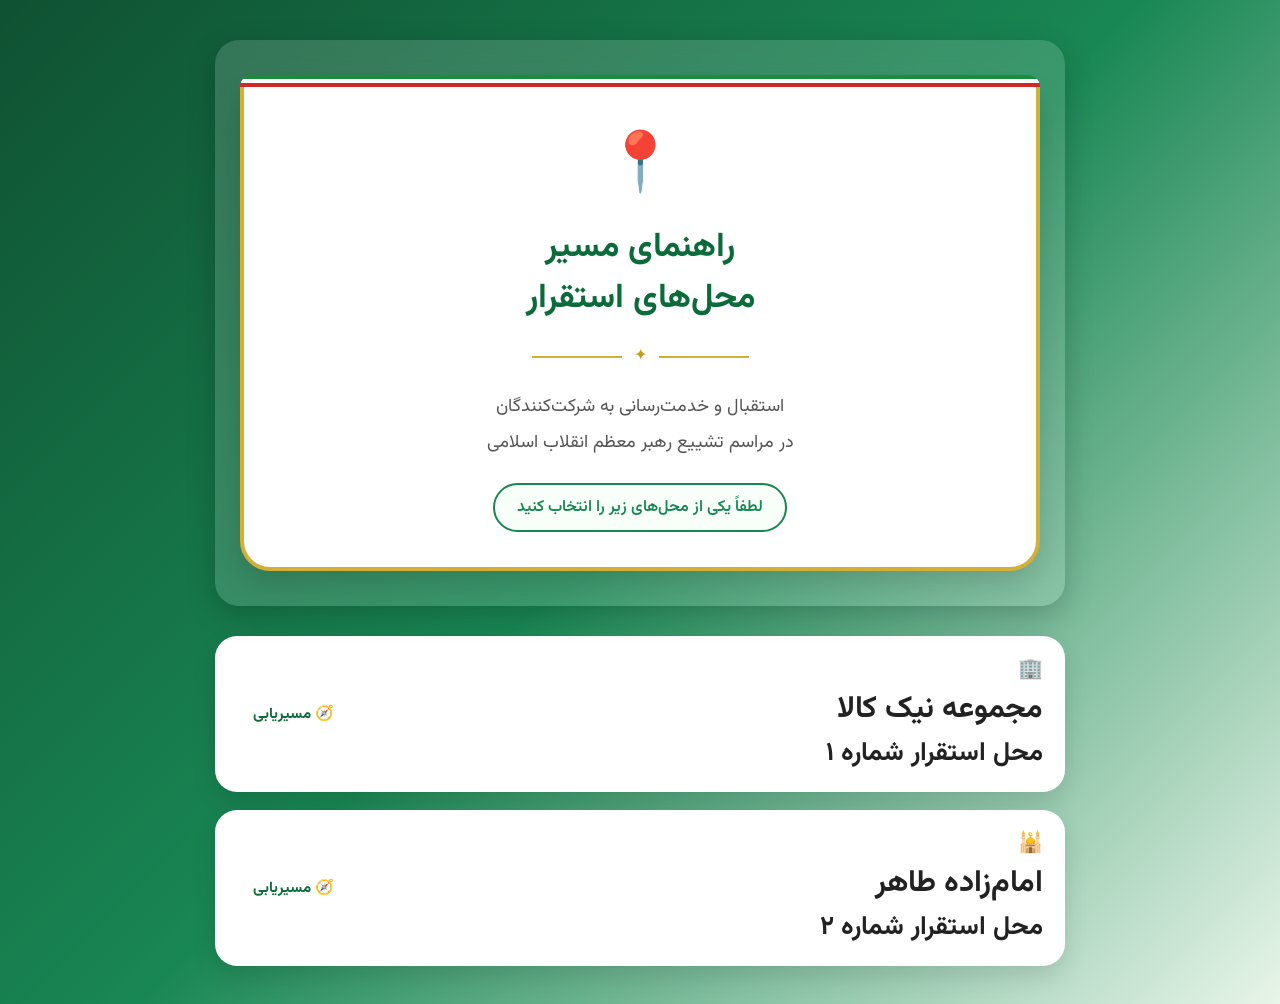
==== index2.html @ f4d89f71 "Update index2.html" ====
<!DOCTYPE html>
<html lang="fa" dir="rtl">

<head>

<meta charset="UTF-8">

<meta name="viewport"
content="width=device-width, initial-scale=1.0">

<title>
راهنمای مسیر محل‌های استقرار
</title>

<link rel="preconnect" href="https://fonts.googleapis.com">

<link rel="preconnect"
href="https://fonts.gstatic.com"
crossorigin>

<link href="https://fonts.googleapis.com/css2?family=Vazirmatn:wght@300;400;500;700;800&display=swap"
rel="stylesheet">

<link rel="stylesheet"
href="css/style.css">

</head>

<body>

<header class="hero">

<div class="flag"></div>

<div class="hero-box">

<div class="location-icon">

📍

</div>

<h1>

راهنمای مسیر

<br>

محل‌های استقرار

</h1>

<div class="divider">

<span></span>

✦

<span></span>

</div>

<p>

استقبال و خدمت‌رسانی به شرکت‌کنندگان

<br>

در مراسم تشییع رهبر معظم انقلاب اسلامی

</p>

<div class="choose">

لطفاً یکی از محل‌های زیر را انتخاب کنید

</div>

</div>

</header>

<main class="container">
<div class="card" onclick="window.location.href='https://nshn.ir/2bvJtw5xQz2Q'">

    <div class="card-info">

        <div class="icon">🏢</div>

        <div class="text">

            <h3>مجموعه نیک کالا</h3>

            <p>محل استقرار شماره ۱</p>

        </div>

    </div>

    <button class="btn">

        <span>🧭</span>

        <span>مسیریابی</span>

    </button>

</div>


<div class="card" onclick="window.location.href='https://nshn.ir/rbvLs-0x1J9L'">

    <div class="card-info">

        <div class="icon">🕌</div>

        <div class="text">

            <h3>امام‌زاده طاهر</h3>

            <p>محل استقرار شماره ۲</p>

        </div>

    </div>

    <button class="btn">

        <span>🧭</span>

        <span>مسیریابی</span>

    </button>

</div>

</main>

</body>

</html>
---- css/style.css ----
*{
    margin:0;
    padding:0;
    box-sizing:border-box;
    font-family:'Vazirmatn',sans-serif;
}

body{
    background:linear-gradient(135deg,#0f5132,#198754,#e8f5e9);
    min-height:100vh;
    padding:20px;
}

header{
    max-width:850px;
    margin:20px auto 30px;
    background:rgba(255,255,255,.15);
    backdrop-filter:blur(12px);
    border-radius:24px;
    color:#fff;
    text-align:center;
    padding:35px 25px;
    box-shadow:0 10px 30px rgba(0,0,0,.2);
}

header h1{
    font-size:32px;
    margin-bottom:12px;
}

header p{
    line-height:2;
}

.container{
    max-width:850px;
    margin:auto;
}

.card{
    background:#ffffff;
    border-radius:22px;
    padding:18px 22px;
    margin-bottom:18px;

    display:flex;
    justify-content:space-between;
    align-items:center;

    box-shadow:0 10px 25px rgba(0,0,0,.12);

    cursor:pointer;
    transition:.3s;
}

.card:hover{
    transform:translateY(-4px);
}

.card div:first-child{
    color:#222;
    font-size:24px;
    font-weight:700;
}

.card div:last-child{
    font-size:20px;
}

.card:hover{
    transform:translateY(-4px) scale(1.02);
    background:rgba(255,255,255,.28);
}

.card div:first-child{
    font-size:20px;
}

.card div:last-child{
    font-size:26px;
}
.btn{
    background:#ffffff;
    color:#0b6b3a;
    border:none;
    border-radius:12px;
    padding:8px 16px;
    font-size:15px;
    font-weight:700;
    cursor:pointer;
    transition:.3s;
}

.btn:hover{
    background:#dff7e7;
    transform:scale(1.05);
}
/* ===== هدر جدید ===== */

.hero{
    max-width:850px;
    margin:20px auto 30px;
}

.flag{
    height:12px;
    border-radius:20px 20px 0 0;
    background:linear-gradient(to bottom,
    #1b8f3d 0 33%,
    #ffffff 33% 66%,
    #d62828 66% 100%);
}

.hero-box{
    background:#ffffff;
    border:4px solid #d4af37;
    border-top:none;
    border-radius:0 0 30px 30px;
    padding:35px 25px;
    text-align:center;
    box-shadow:0 12px 30px rgba(0,0,0,.15);
}

.location-icon{
    font-size:58px;
    margin-bottom:10px;
}

.hero h1{
    color:#0b6b3a;
    font-size:34px;
    line-height:1.5;
    margin-bottom:15px;
}

.divider{
    display:flex;
    align-items:center;
    justify-content:center;
    gap:12px;
    color:#c79a1b;
    margin:20px 0;
}

.divider span{
    width:90px;
    height:2px;
    background:#d4af37;
}

.hero p{
    color:#555;
    font-size:18px;
    line-height:2;
}

.choose{
    display:inline-block;
    margin-top:22px;
    padding:10px 22px;
    border:2px solid #198754;
    border-radius:50px;
    color:#198754;
    background:#f8fff9;
    font-weight:600;
}
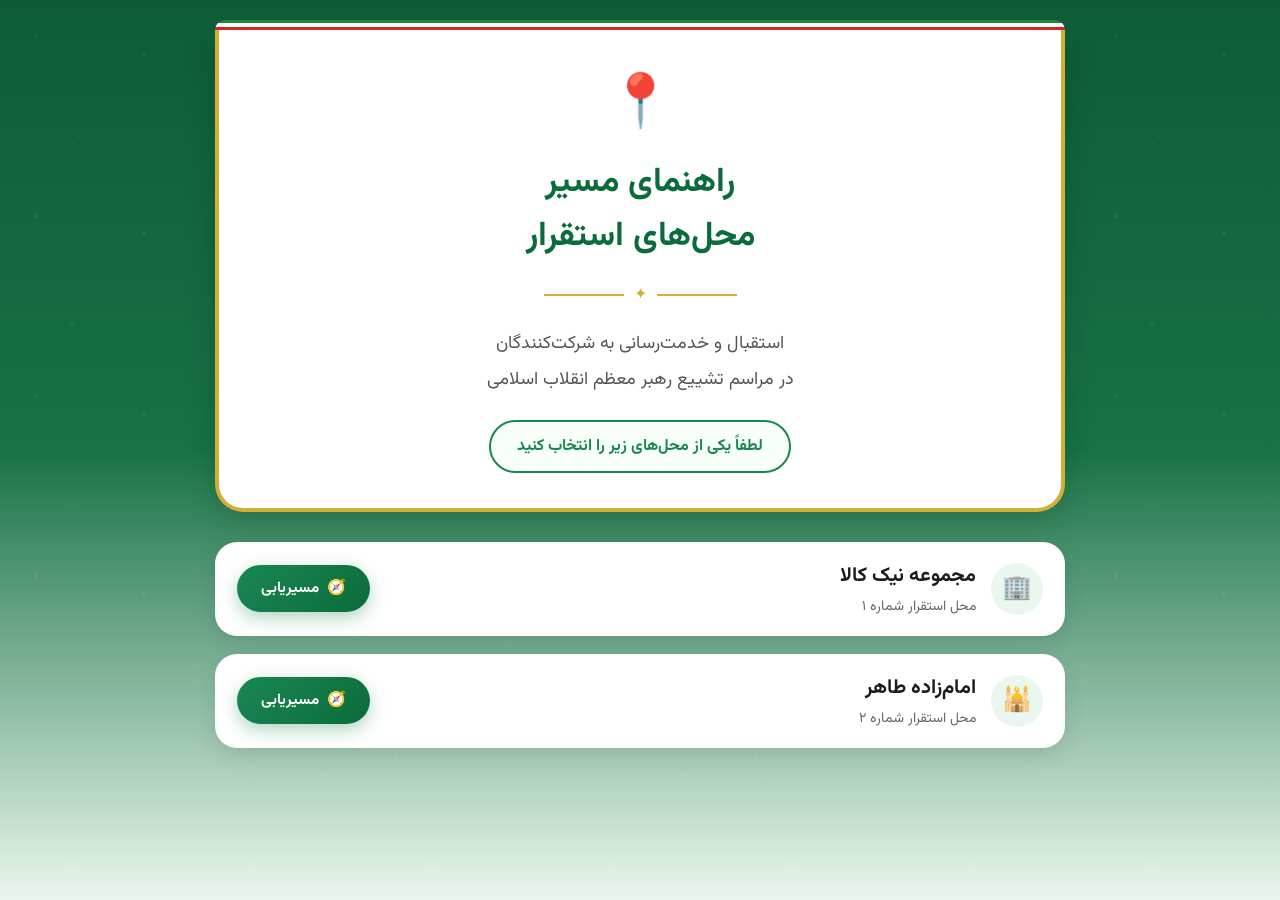
==== commit 79998c19: "Update index2.html" ====
--- a/index2.html
+++ b/index2.html
@@ -22,7 +22,7 @@
 rel="stylesheet">
 
 <link rel="stylesheet"
-href="css/style.css">
+href="css/style2.css">
 
 </head>
 
--- a/css/style2.css
+++ b/css/style2.css
@@ -0,0 +1,232 @@
+*{
+    margin:0;
+    padding:0;
+    box-sizing:border-box;
+    font-family:'Vazirmatn',sans-serif;
+}
+
+body{
+    background:linear-gradient(180deg,#0d5c37,#177245,#eaf6ed);
+    min-height:100vh;
+    padding:20px;
+}
+
+.hero{
+    max-width:850px;
+    margin:auto;
+}
+
+.flag{
+    height:10px;
+    border-radius:20px 20px 0 0;
+    background:linear-gradient(
+        to bottom,
+        #1f8a43 0 33%,
+        #ffffff 33% 66%,
+        #d72828 66% 100%
+    );
+}
+
+.hero-box{
+    background:#ffffff;
+    border:4px solid #d4af37;
+    border-top:none;
+    border-radius:0 0 28px 28px;
+    padding:35px 25px;
+    text-align:center;
+    box-shadow:0 12px 30px rgba(0,0,0,.15);
+}
+
+.location-icon{
+    font-size:52px;
+    margin-bottom:10px;
+}
+
+.hero h1{
+    color:#0b6b3a;
+    font-size:34px;
+    line-height:1.6;
+}
+
+.divider{
+    display:flex;
+    justify-content:center;
+    align-items:center;
+    gap:10px;
+    color:#d4af37;
+    margin:18px 0;
+}
+
+.divider span{
+    width:80px;
+    height:2px;
+    background:#d4af37;
+}
+
+.hero p{
+    color:#555;
+    line-height:2;
+    font-size:18px;
+}
+
+.choose{
+    display:inline-block;
+    margin-top:22px;
+    padding:12px 26px;
+    border-radius:50px;
+    border:2px solid #198754;
+    color:#198754;
+    font-weight:700;
+    background:#f8fff8;
+}
+
+.container{
+    max-width:850px;
+    margin:30px auto;
+}
+/* ===== کارت‌ها ===== */
+
+.card{
+    background:#ffffff;
+    border-radius:22px;
+    padding:18px 22px;
+    margin-bottom:18px;
+
+    display:flex;
+    justify-content:space-between;
+    align-items:center;
+
+    box-shadow:0 8px 22px rgba(0,0,0,.10);
+    transition:.25s;
+    cursor:pointer;
+}
+
+.card:hover{
+    transform:translateY(-4px);
+    box-shadow:0 14px 30px rgba(0,0,0,.16);
+}
+.card:active{
+    transform:scale(0.98);
+}
+.card-info{
+    display:flex;
+    align-items:center;
+    gap:15px;
+}
+
+.icon{
+    width:52px;
+    height:52px;
+    border-radius:50%;
+    background:#eaf7ee;
+    display:flex;
+    justify-content:center;
+    align-items:center;
+    font-size:24px;
+}
+
+.text h3{
+    color:#1b1b1b;
+    font-size:20px;
+    margin-bottom:4px;
+}
+
+.text p{
+    color:#666;
+    font-size:14px;
+}
+
+.btn{
+    background:linear-gradient(135deg,#198754,#0b6b3a);
+    color:#ffffff;
+    border:none;
+    border-radius:50px;
+    padding:12px 24px;
+
+    display:flex;
+    align-items:center;
+    justify-content:center;
+    gap:8px;
+
+    font-size:15px;
+    font-weight:700;
+
+    cursor:pointer;
+
+    transition:all .3s ease;
+
+    box-shadow:0 6px 18px rgba(25,135,84,.35);
+}
+
+.btn:hover{
+    transform:translateY(-2px);
+    box-shadow:0 10px 24px rgba(25,135,84,.45);
+}
+
+.btn:active{
+    transform:scale(.97);
+}
+.btn:hover{
+    background:#146c43;
+}
+/* ===== نقش اسلیمی ===== */
+
+body::before{
+
+content:"";
+
+position:fixed;
+
+inset:0;
+
+pointer-events:none;
+
+opacity:.05;
+
+background-image:
+
+radial-gradient(circle at 20% 20%,#ffffff 2px,transparent 2px),
+
+radial-gradient(circle at 80% 30%,#ffffff 2px,transparent 2px),
+
+radial-gradient(circle at 40% 80%,#ffffff 2px,transparent 2px);
+
+background-size:180px 180px;
+
+z-index:-1;
+
+}
+/* ===== فوتر ===== */
+
+.footer{
+    max-width:850px;
+    margin:40px auto 20px;
+    text-align:center;
+}
+
+.footer-box{
+    background:#ffffff;
+    border-radius:20px;
+    padding:22px;
+    box-shadow:0 8px 20px rgba(0,0,0,.10);
+    border-top:4px solid #d4af37;
+}
+
+.footer-title{
+    color:#0b6b3a;
+    font-size:22px;
+    font-weight:700;
+    margin-bottom:10px;
+}
+
+.footer-box p{
+    color:#555;
+    line-height:2;
+}
+
+.footer-copy{
+    margin-top:18px;
+    color:#ffffff;
+    font-size:14px;
+    opacity:.9;
+}
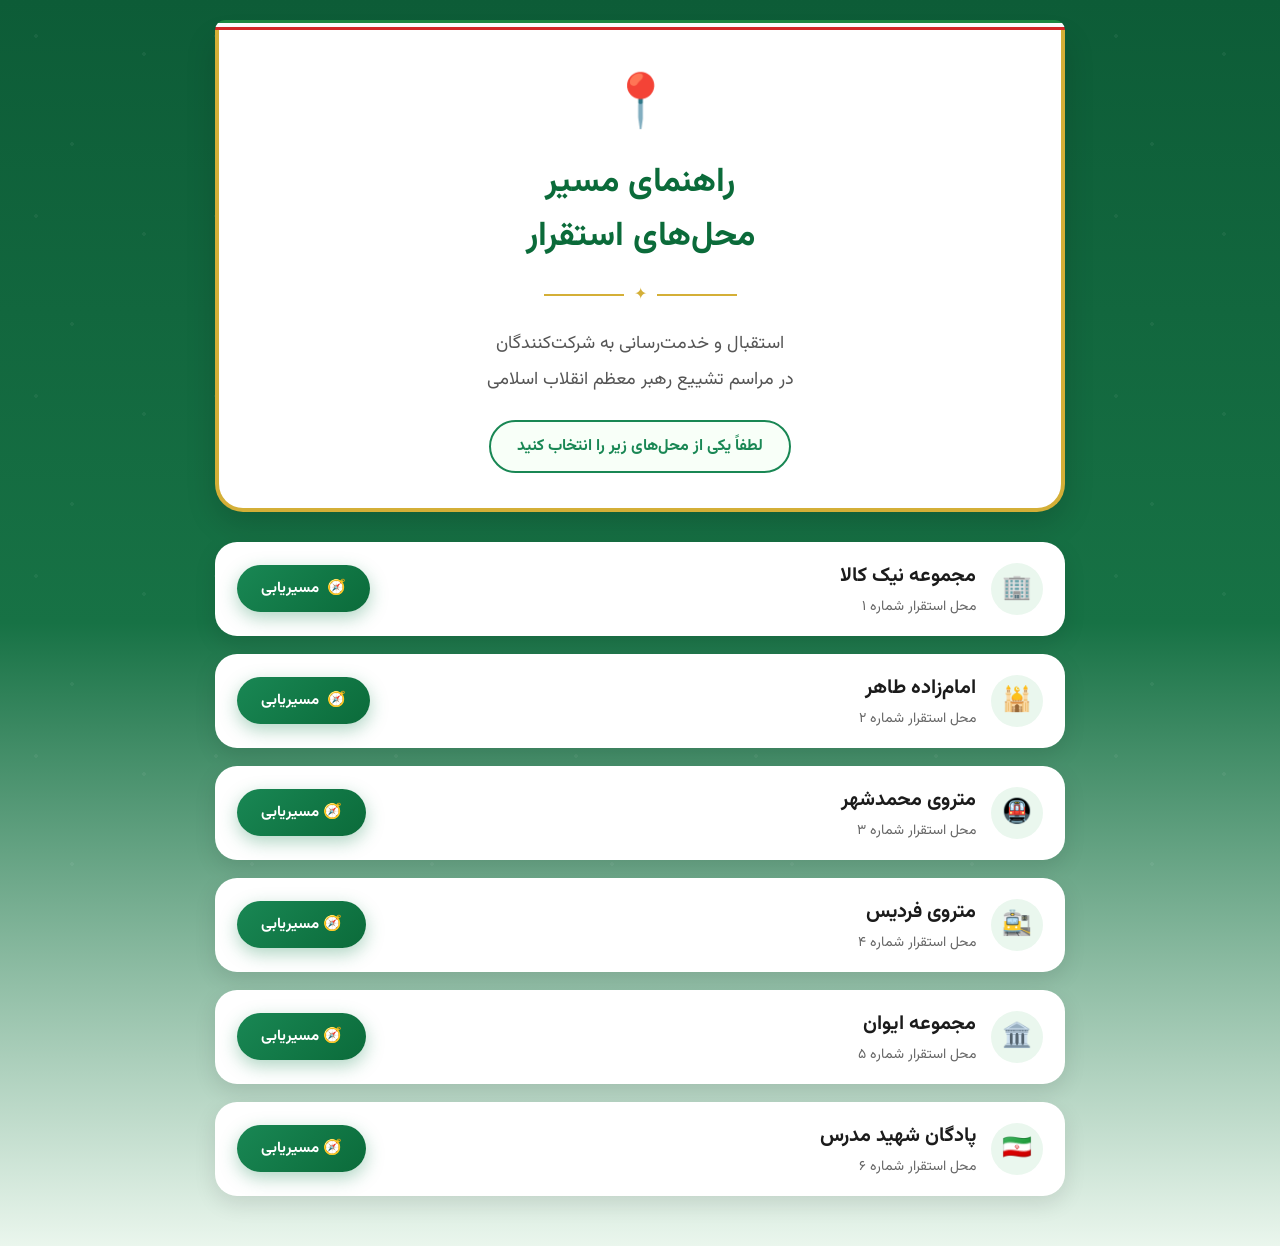
==== commit a1dd4768: "Update index2.html" ====
--- a/index2.html
+++ b/index2.html
@@ -133,7 +133,78 @@
     </button>
 
 </div>
-
+<div class="card" onclick="window.location.href='https://nshn.ir/SbvfcB5xWHuu'">
+
+    <div class="card-info">
+
+        <div class="icon">🚇</div>
+
+        <div class="text">
+            <h3>متروی محمدشهر</h3>
+            <p>محل استقرار شماره ۳</p>
+        </div>
+
+    </div>
+
+    <button class="btn">
+        🧭 مسیریابی
+    </button>
+
+</div>
+    <div class="card" onclick="window.location.href='https://nshn.ir/rbvvY70xLJSh'">
+
+    <div class="card-info">
+
+        <div class="icon">🚉</div>
+
+        <div class="text">
+            <h3>متروی فردیس</h3>
+            <p>محل استقرار شماره ۴</p>
+        </div>
+
+    </div>
+
+    <button class="btn">
+        🧭 مسیریابی
+    </button>
+
+</div>
+    <div class="card" onclick="window.location.href='https://nshn.ir/2bvSHNGx5FNT'">
+
+    <div class="card-info">
+
+        <div class="icon">🏛️</div>
+
+        <div class="text">
+            <h3>مجموعه ایوان</h3>
+            <p>محل استقرار شماره ۵</p>
+        </div>
+
+    </div>
+
+    <button class="btn">
+        🧭 مسیریابی
+    </button>
+
+</div>
+    <div class="card" onclick="window.location.href='https://nshn.ir/2bv7LTVxC7KN'">
+
+    <div class="card-info">
+
+        <div class="icon">🇮🇷</div>
+
+        <div class="text">
+            <h3>پادگان شهید مدرس</h3>
+            <p>محل استقرار شماره ۶</p>
+        </div>
+
+    </div>
+
+    <button class="btn">
+        🧭 مسیریابی
+    </button>
+
+</div>
 </main>
 
 </body>
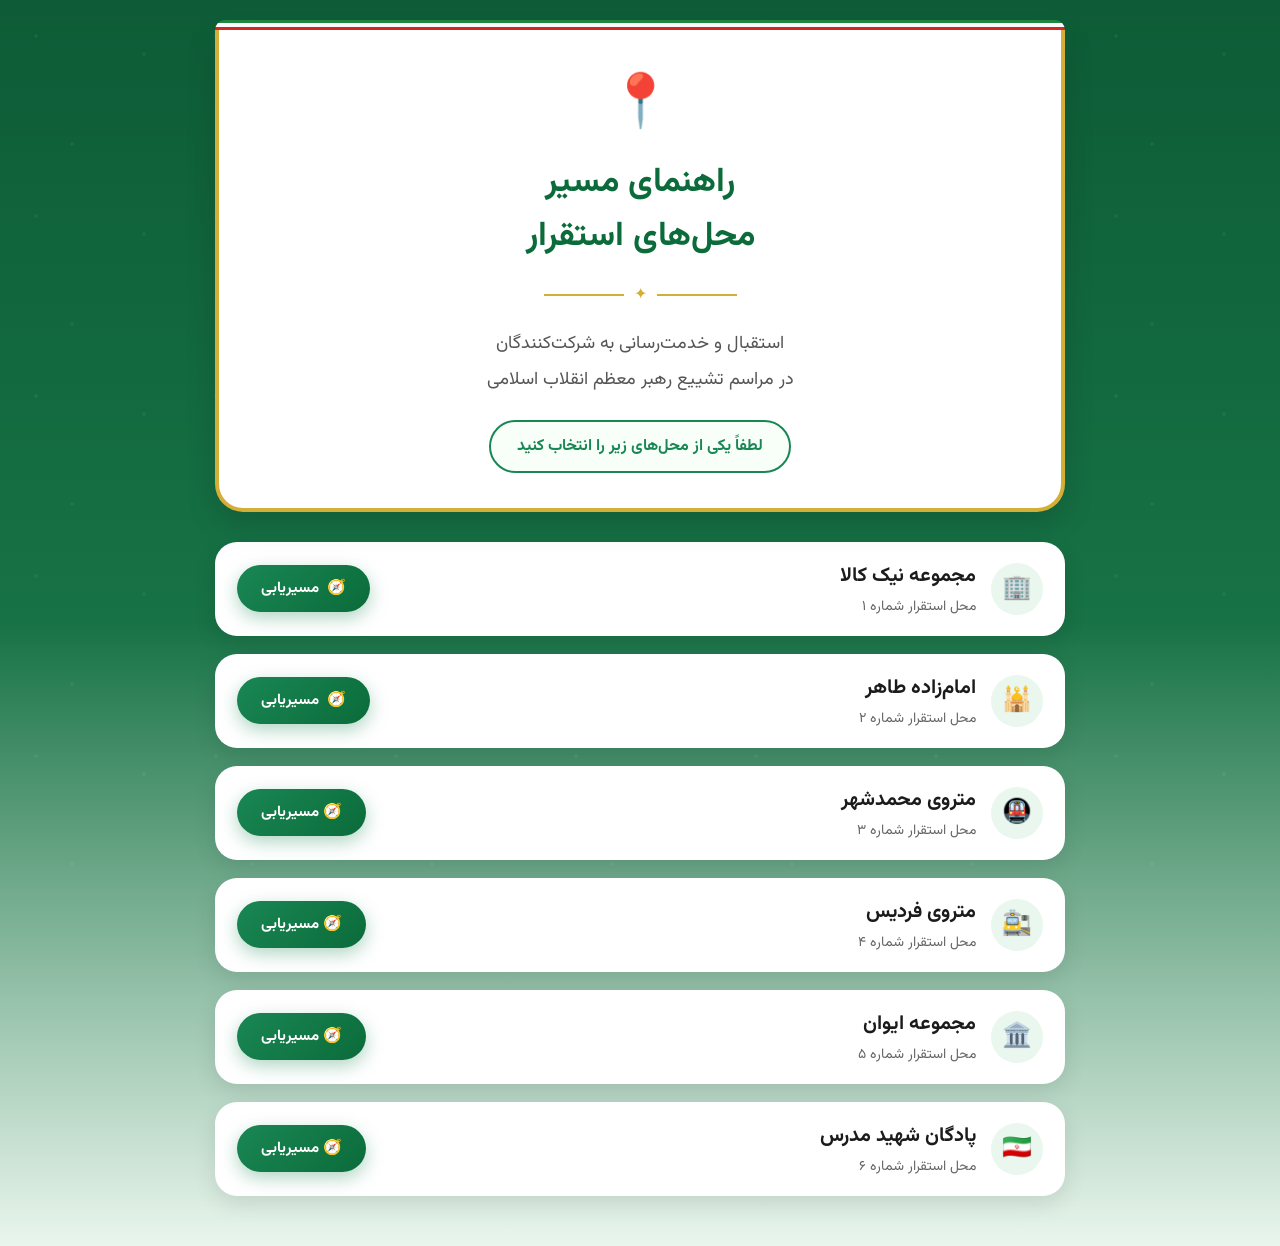
==== commit 1daeddb1: "Update index2.html" ====
--- a/index2.html
+++ b/index2.html
@@ -36,7 +36,11 @@
 
 <div class="location-icon">
 
-📍
+    <div class="pin-circle">
+
+        📍
+
+    </div>
 
 </div>
 
--- a/css/style2.css
+++ b/css/style2.css
@@ -35,6 +35,7 @@
     padding:35px 25px;
     text-align:center;
     box-shadow:0 12px 30px rgba(0,0,0,.15);
+    position: relative;
 }
 
 .location-icon{
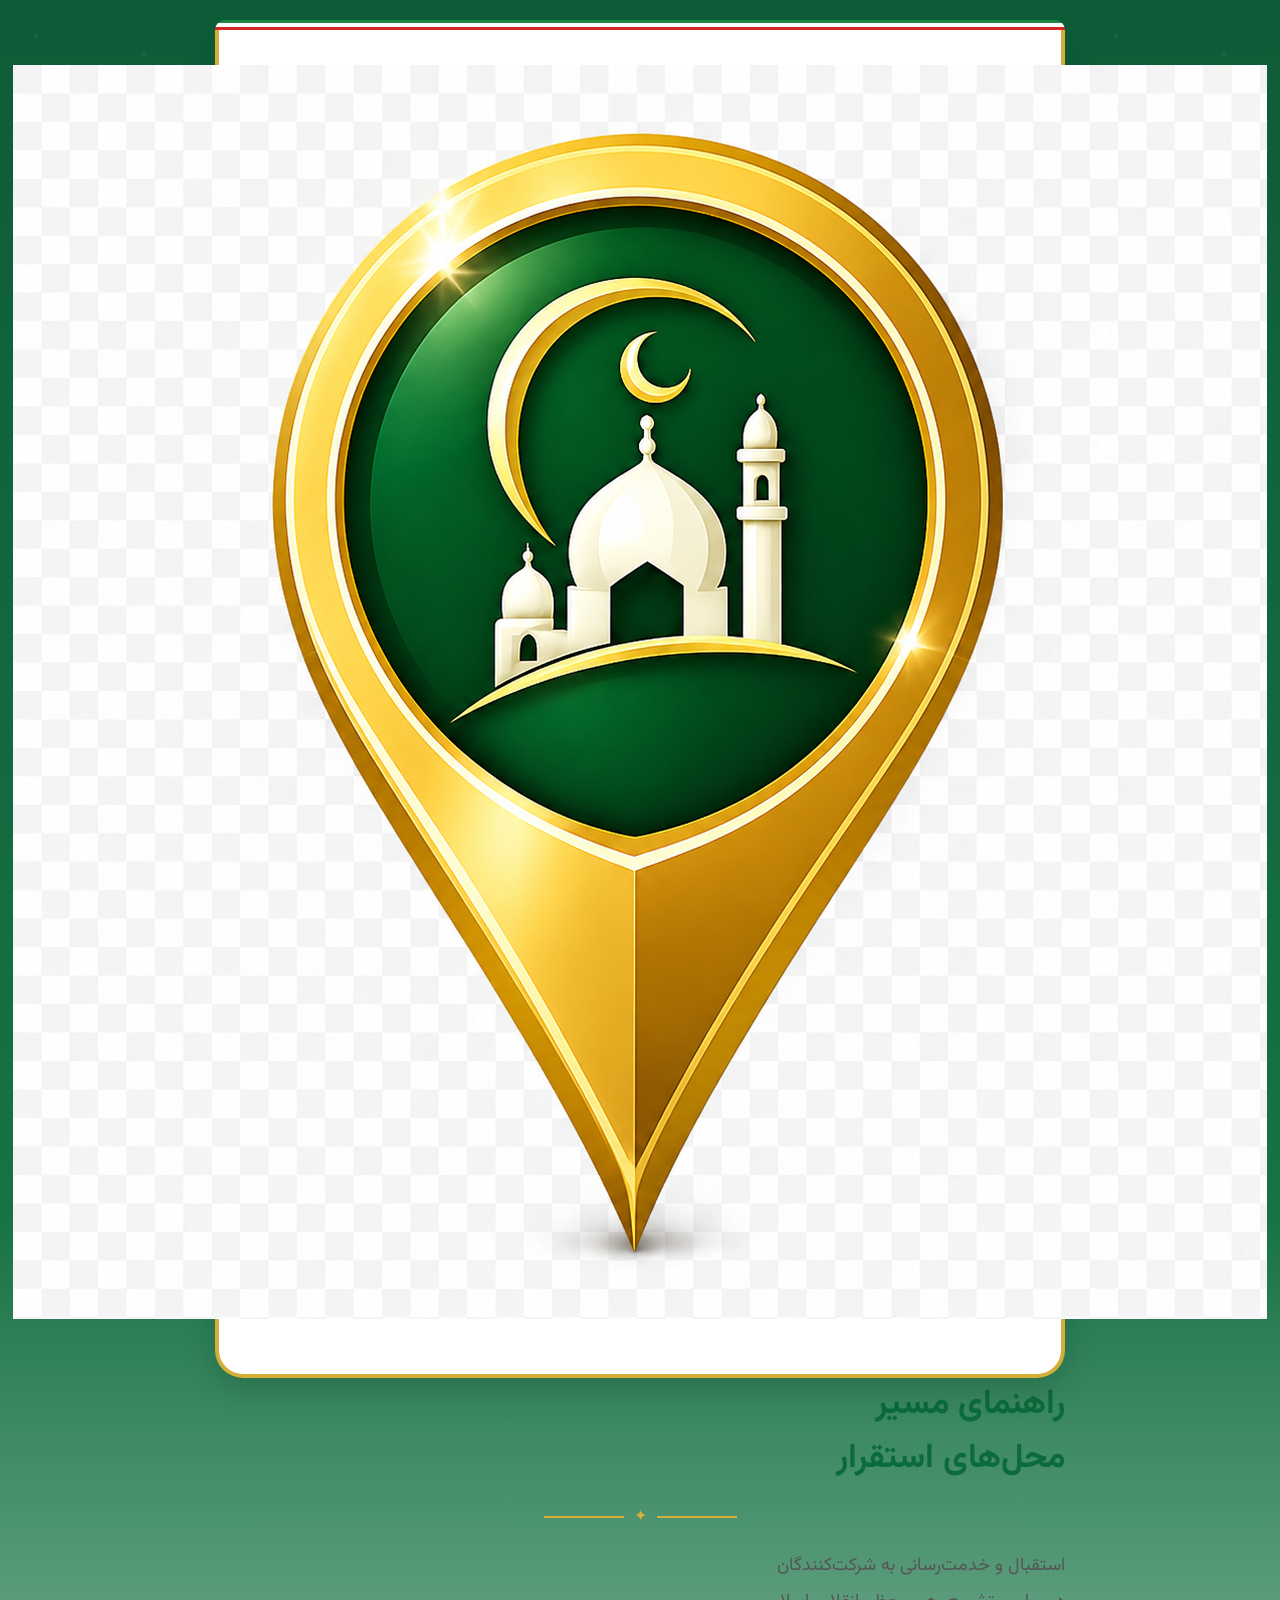
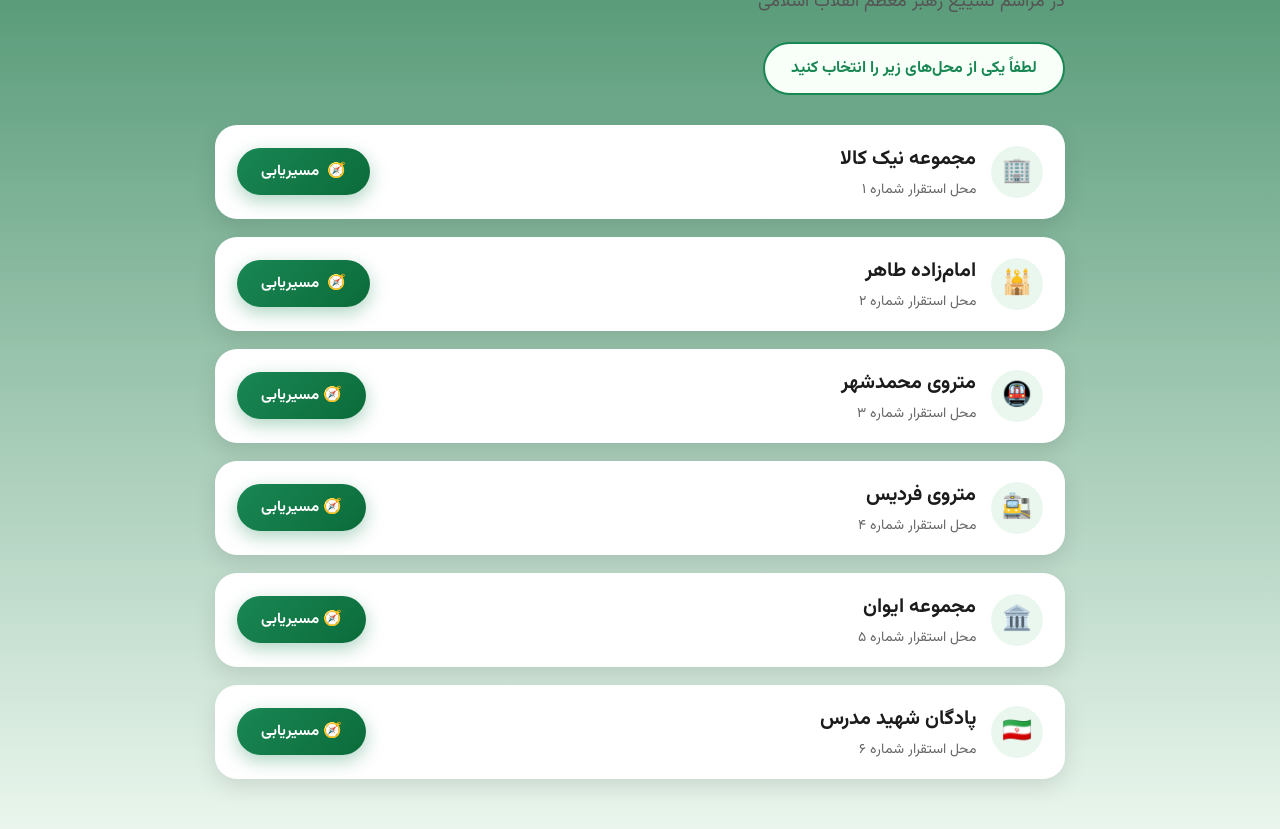
==== commit 0f0579f8: "Update index2.html" ====
--- a/index2.html
+++ b/index2.html
@@ -35,12 +35,8 @@
 <div class="hero-box">
 
 <div class="location-icon">
-
-    <div class="pin-circle">
-
-        📍
-
-    </div>
+    <img src="img/file_00000000a86471f48efe930879234f9b.png" alt="آیکون راهنما">
+</div>
 
 </div>
 
--- a/css/style2.css
+++ b/css/style2.css
@@ -39,8 +39,29 @@
 }
 
 .location-icon{
-    font-size:52px;
-    margin-bottom:10px;
+    display:flex;
+    justify-content:center;
+    margin-bottom:20px;
+}
+
+.pin-circle{
+    width:90px;
+    height:90px;
+
+    display:flex;
+    justify-content:center;
+    align-items:center;
+
+    border-radius:50%;
+
+    background:linear-gradient(135deg,#198754,#0b6b3a);
+
+    color:#fff;
+    font-size:46px;
+
+    border:5px solid #fff;
+
+    box-shadow:0 10px 25px rgba(25,135,84,.35);
 }
 
 .hero h1{
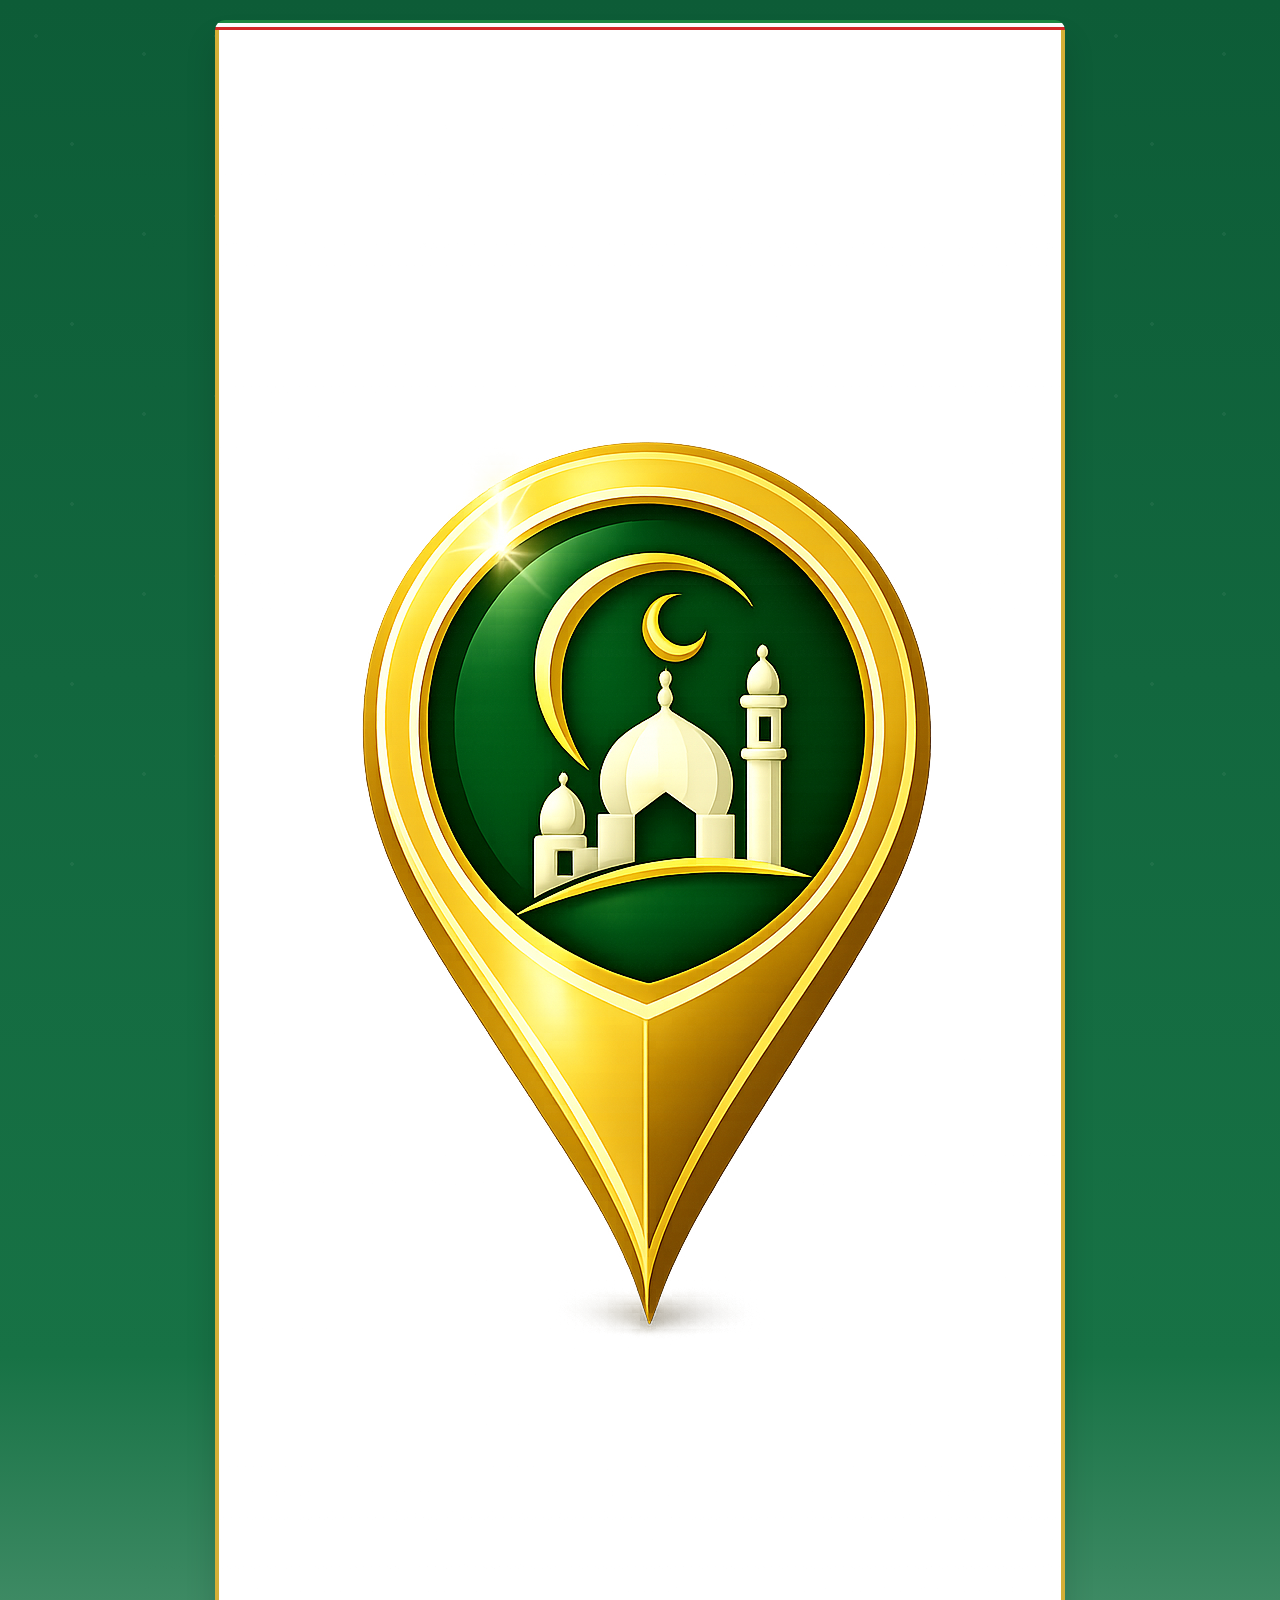
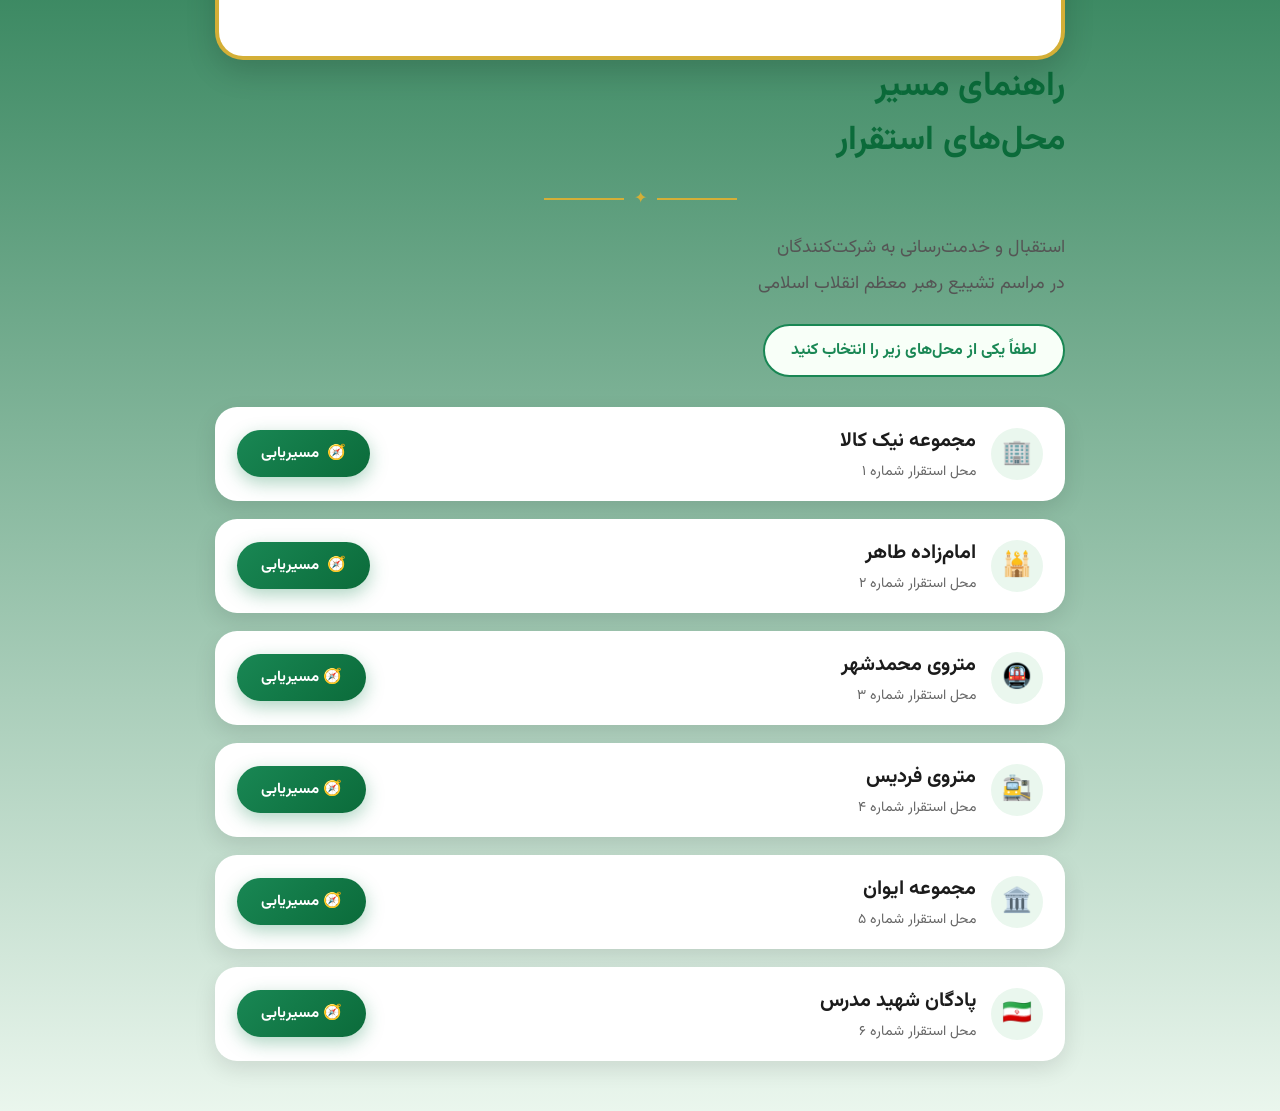
==== commit 70138e29: "Update index2.html" ====
--- a/index2.html
+++ b/index2.html
@@ -35,7 +35,7 @@
 <div class="hero-box">
 
 <div class="location-icon">
-    <img src="img/file_00000000a86471f48efe930879234f9b.png" alt="آیکون راهنما">
+    <img src="img/location-icon.png" alt="آیکون راهنما">
 </div>
 
 </div>
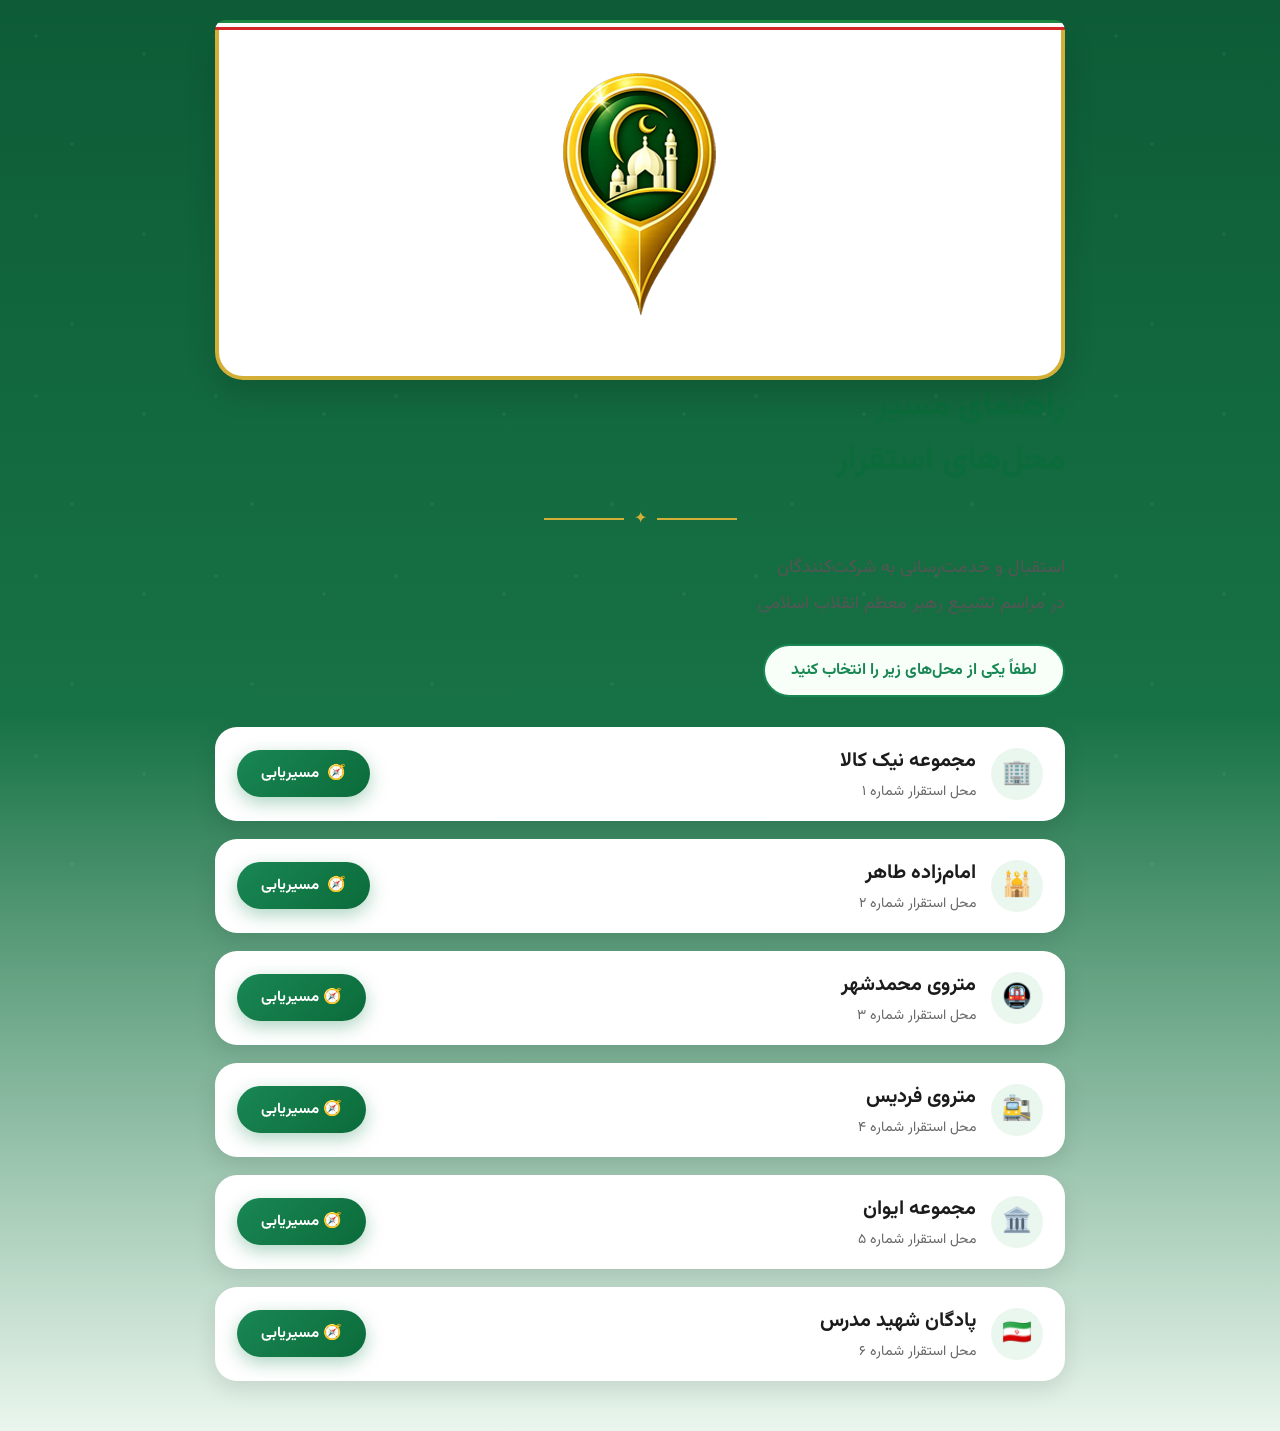
==== commit e5b33053: "Update index2.html" ====
--- a/index2.html
+++ b/index2.html
@@ -35,7 +35,7 @@
 <div class="hero-box">
 
 <div class="location-icon">
-    <img src="img/location-icon.png" alt="آیکون راهنما">
+    <img src="img/icon.png" alt="آیکون راهنما">
 </div>
 
 </div>
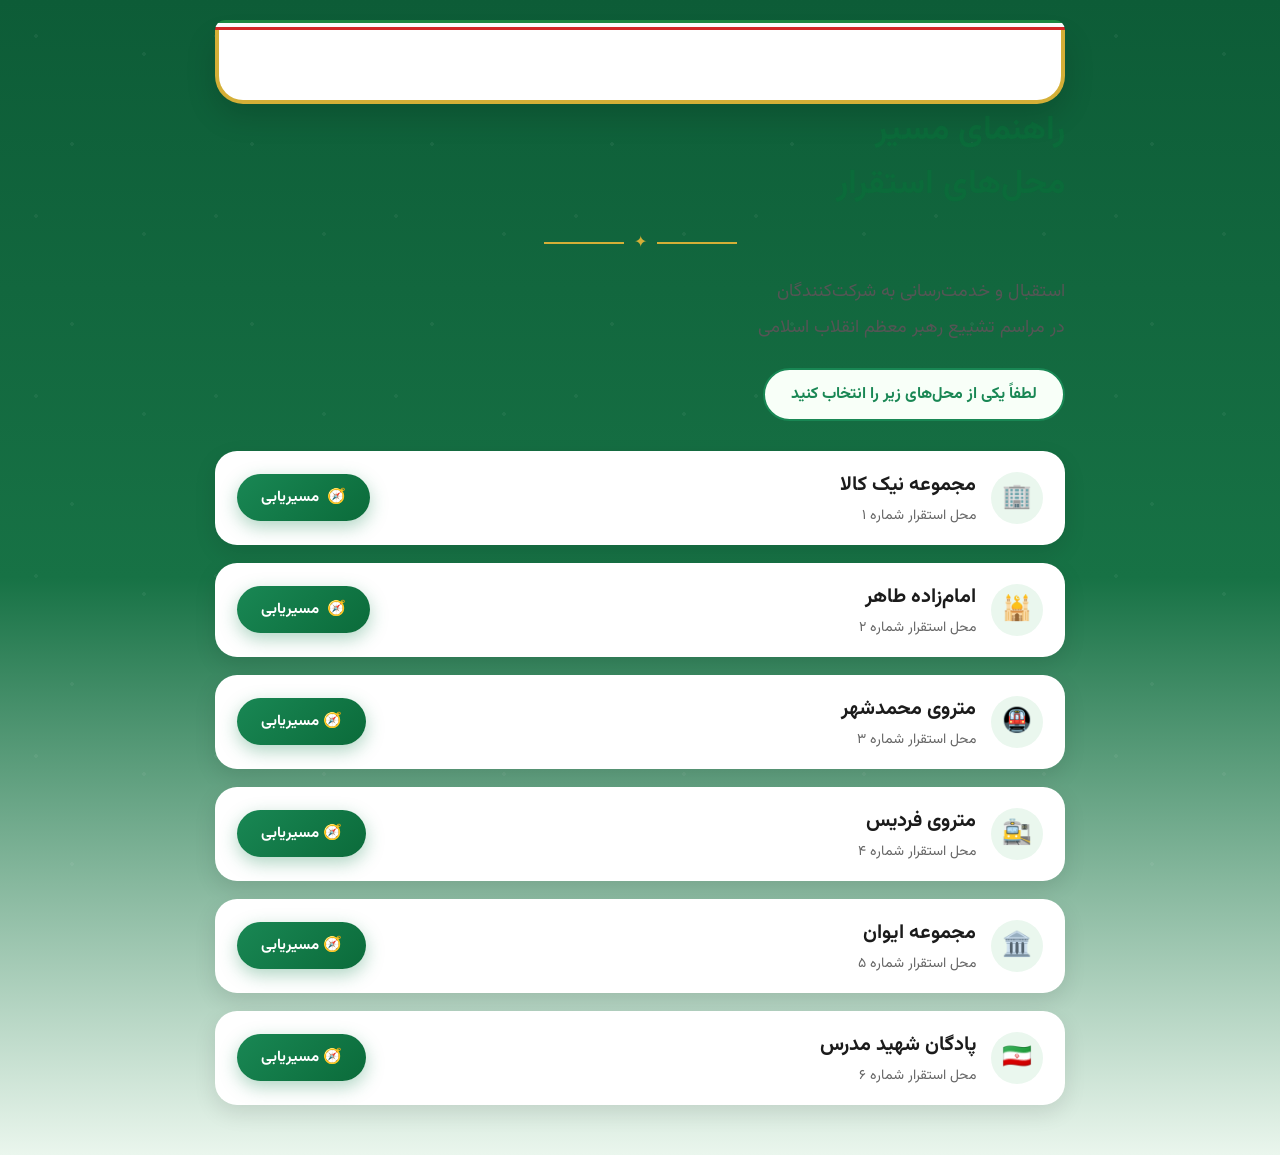
==== commit 91172233: "Update index2.html" ====
--- a/index2.html
+++ b/index2.html
@@ -34,9 +34,7 @@
 
 <div class="hero-box">
 
-<div class="location-icon">
-    <img src="img/icon.png" alt="آیکون راهنما">
-</div>
+
 
 </div>
 
